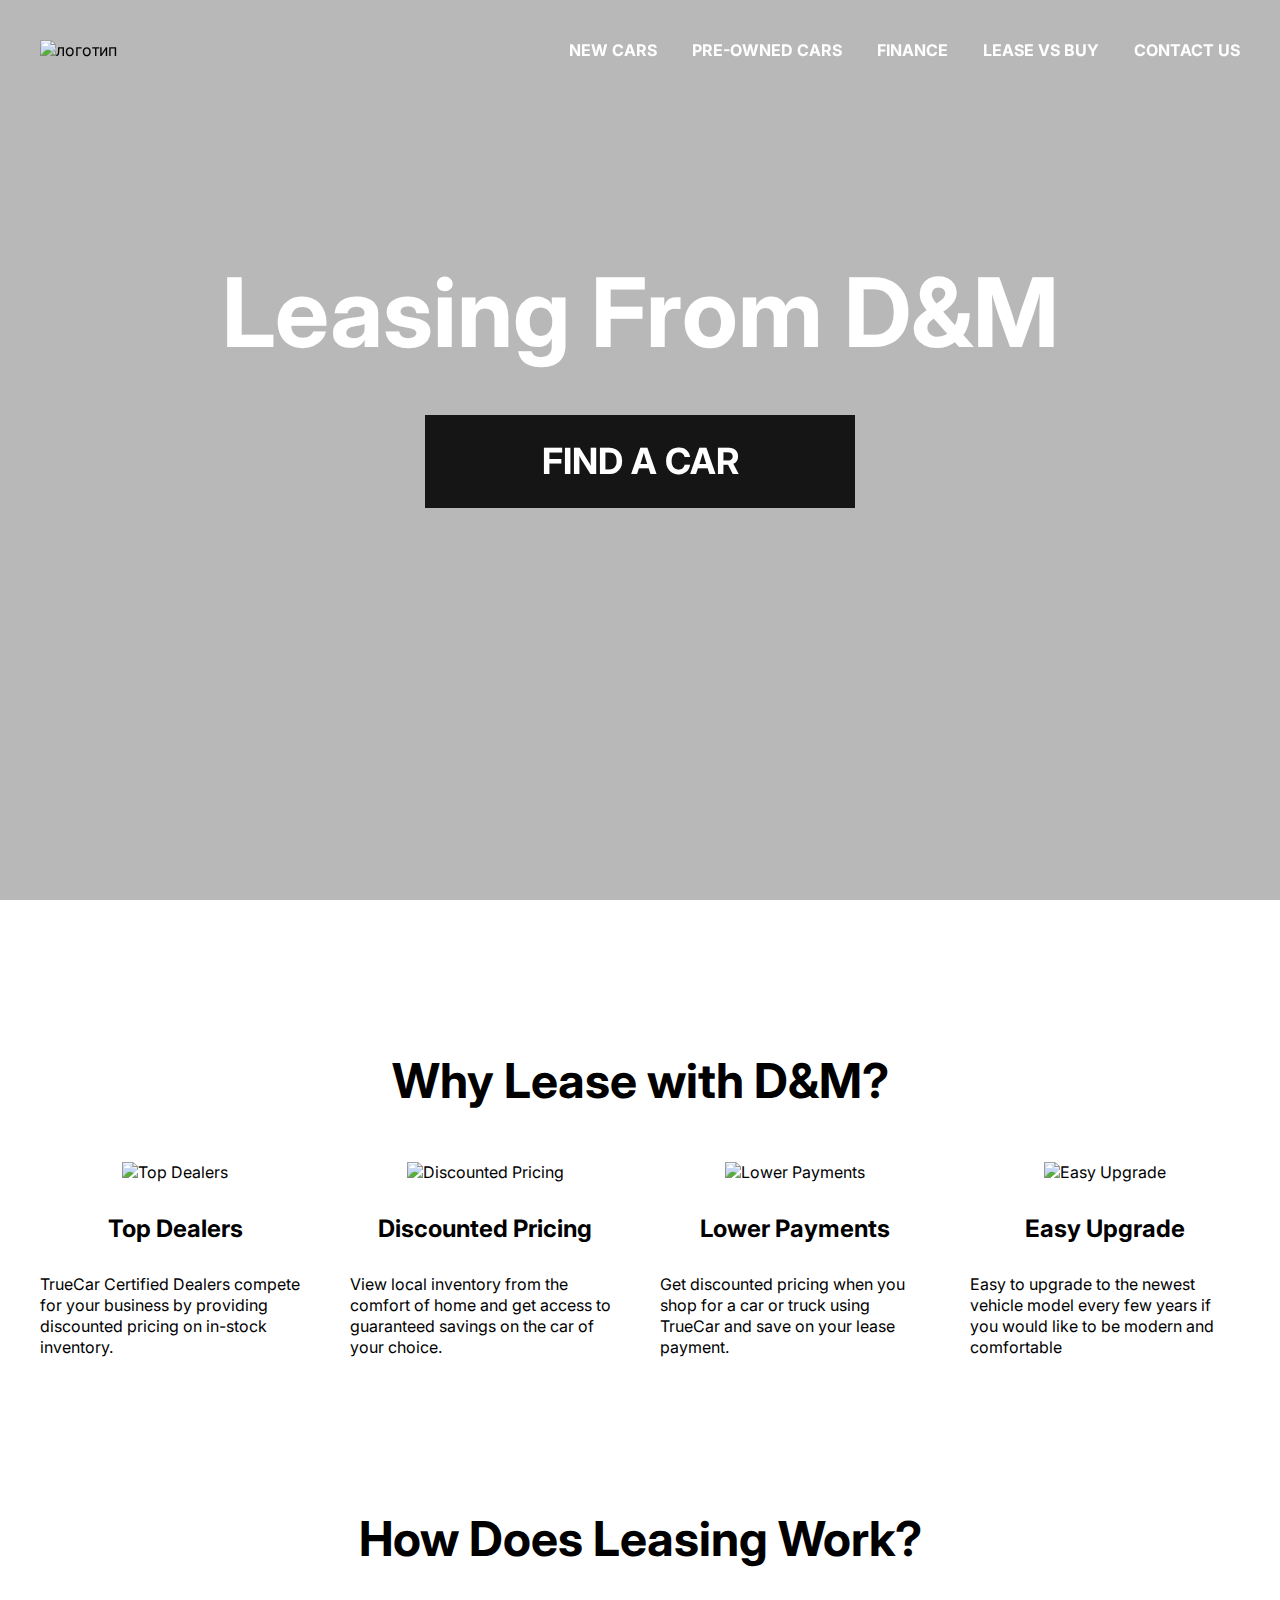
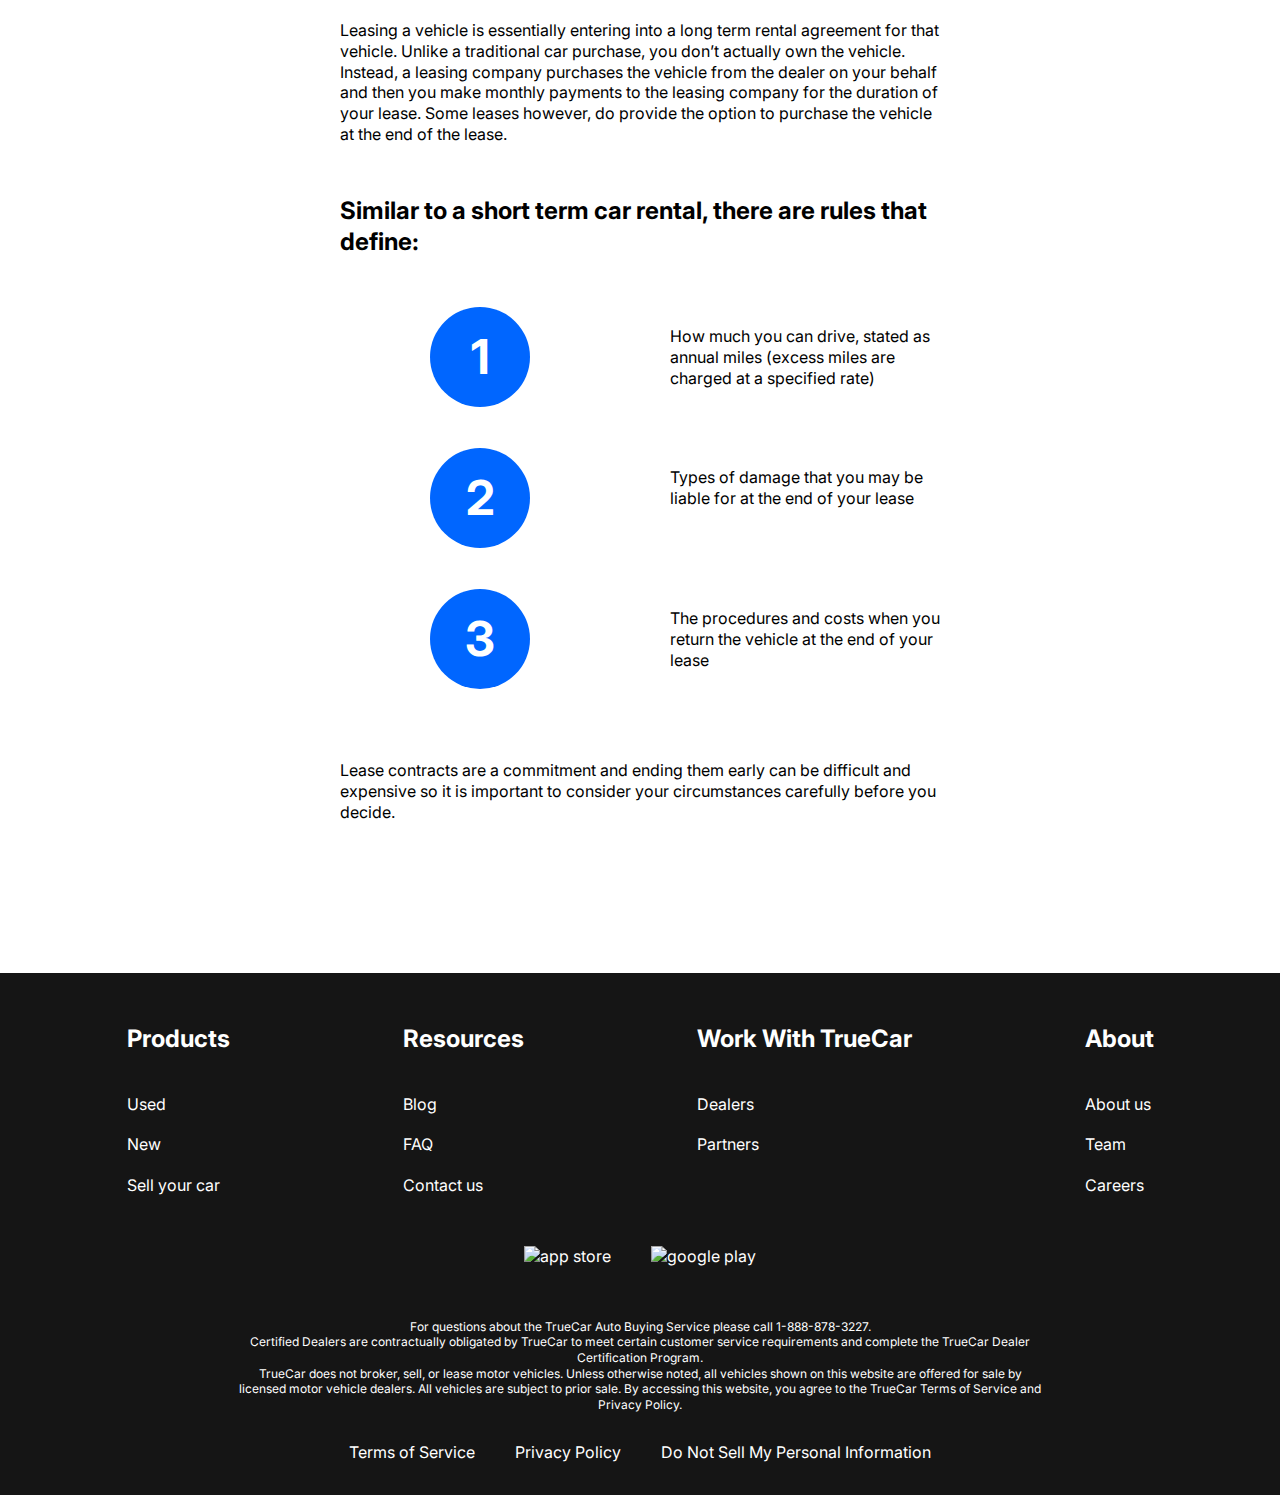
==== index.html @ 40d57261 "how-does" ====
<!DOCTYPE html>
<html lang="en">
  <head>
    <meta charset="UTF-8" />
    <meta name="viewport" content="width=device-width, initial-scale=1.0" />
    <meta http-equiv="X-UA-Compatible" content="ie=edge" />
    <title>Document</title>
    <link rel="preconnect" href="https://fonts.googleapis.com" />
    <link rel="preconnect" href="https://fonts.gstatic.com" crossorigin />
    <link
      href="https://fonts.googleapis.com/css2?family=Inter:wght@400;700&display=swap"
      rel="stylesheet"
    />
    <link
      rel="stylesheet"
      href="https://cdn.jsdelivr.net/npm/swiper@9/swiper-bundle.min.css"
    />
    <link rel="stylesheet" href="css/style.css" />
  </head>
  <body>
    <div class="wrapper">
      <header class="header header-main">
        <div class="container">
          <div class="header__inner">
            <a href="#" class="logo">
              <img
                src="./img/header/logo.svg"
                alt="логотип"
                class="logo__img"
              />
              <nav class="menu">
                <ul class="menu__list">
                  <li class="menu__list-item">
                    <a href="#" class="menu__list-link">NEW CARS</a>
                  </li>
                  <li class="menu__list-item">
                    <a href="#" class="menu__list-link">PRE-OWNED CARS</a>
                  </li>
                  <li class="menu__list-item">
                    <a href="#" class="menu__list-link">FINANCE</a>
                  </li>
                  <li class="menu__list-item">
                    <a href="#" class="menu__list-link">LEASE VS BUY</a>
                  </li>
                  <li class="menu__list-item">
                    <a href="#" class="menu__list-link">CONTACT US</a>
                  </li>
                </ul>
              </nav>
            </a>
          </div>
        </div>
      </header>
      <main class="main">
        <section class="top">
          <div class="container">
            <h1 class="title">Leasing From D&M</h1>
            <a href="#" class="top__link">FIND A CAR</a>
          </div>
        </section>
        <div class="slider">
          <!-- Slider main container -->
          <div class="swiper">
            <!-- Additional required wrapper -->
            <div class="swiper-wrapper">
              <!-- Slides -->
              <div
                class="swiper-slide"
                style="background-image: url(./img/top/01.jpg)"
              ></div>
              <div
                class="swiper-slide"
                style="background-image: url(./img/top/02.jpg)"
              ></div>
              <div
                class="swiper-slide"
                style="background-image: url(./img/top/01.jpg)"
              ></div>
              <div
                class="swiper-slide"
                style="background-image: url(./img/top/02.jpg)"
              ></div>
            </div>
            <!-- If we need pagination -->
            <div class="swiper-pagination"></div>
          </div>
        </div>
        <section class="why-lease">
          <div class="container">
            <h2 class="why-lease__title section-title">Why Lease with D&M?</h2>
            <ul class="why-lease__list">
              <li class="why-lease__item">
                <img
                  class="why-lease__item-img"
                  src="./img/why-lease/01.svg"
                  alt="Top Dealers"
                />
                <h3 class="why-lease__item-title">Top Dealers</h3>
                <p class="why-lease__item-text">
                  TrueCar Certified Dealers compete for your business by
                  providing discounted pricing on in-stock inventory.
                </p>
              </li>
              <li class="why-lease__item">
                <img
                  class="why-lease__item-img"
                  src="./img/why-lease/02.svg"
                  alt="Discounted Pricing"
                />
                <h3 class="why-lease__item-title">Discounted Pricing</h3>
                <p class="why-lease__item-text">
                  View local inventory from the comfort of home and get access
                  to guaranteed savings on the car of your choice.
                </p>
              </li>
              <li class="why-lease__item">
                <img
                  class="why-lease__item-img"
                  src="./img/why-lease/03.svg"
                  alt="Lower Payments"
                />
                <h3 class="why-lease__item-title">Lower Payments</h3>
                <p class="why-lease__item-text">
                  Get discounted pricing when you shop for a car or truck using
                  TrueCar and save on your lease payment.
                </p>
              </li>
              <li class="why-lease__item">
                <img
                  class="why-lease__item-img"
                  src="./img/why-lease/04.svg"
                  alt="Easy Upgrade"
                />
                <h3 class="why-lease__item-title">Easy Upgrade</h3>
                <p class="why-lease__item-text">
                  Easy to upgrade to the newest vehicle model every few years if
                  you would like to be modern and comfortable
                </p>
              </li>
            </ul>
          </div>
        </section>
        <section class="how-does">
          <div class="container">
            <div class="how-does__inner">
              <h2 class="section-title">How Does Leasing Work?</h2>
              <p class="how-does__text">
                Leasing a vehicle is essentially entering into a long term
                rental agreement for that vehicle. Unlike a traditional car
                purchase, you don’t actually own the vehicle. Instead, a leasing
                company purchases the vehicle from the dealer on your behalf and
                then you make monthly payments to the leasing company for the
                duration of your lease. Some leases however, do provide the
                option to purchase the vehicle at the end of the lease.
              </p>
              <h4 class="how-does__title">
                Similar to a short term car rental, there are rules that define:
              </h4>
              <ol class="how-does__list">
                <li class="how-does__item">
                  How much you can drive, stated as annual miles (excess miles
                  are charged at a specified rate)
                </li>
                <li class="how-does__item">
                  Types of damage that you may be liable for at the end of your
                  lease
                </li>
                <li class="how-does__item">
                  The procedures and costs when you return the vehicle at the
                  end of your lease
                </li>
              </ol>
              <p class="how-does__text">
                Lease contracts are a commitment and ending them early can be
                difficult and expensive so it is important to consider your
                circumstances carefully before you decide.
              </p>
            </div>
          </div>
        </section>
      </main>
      <footer class="footer">
        <div class="container">
          <nav class="footer__menu">
            <ul class="footer__menu-list">
              <li class="footer__menu-item">
                <p class="footer__menu-title">Products</p>
              </li>
              <li class="footer__menu-item">
                <a href="#" class="footer__menu-link">Used</a>
              </li>
              <li class="footer__menu-item">
                <a href="#" class="footer__menu-link">New</a>
              </li>
              <li class="footer__menu-item">
                <a href="#" class="footer__menu-link">Sell your car</a>
              </li>
            </ul>
            <ul class="footer__menu-list">
              <li class="footer__menu-item">
                <p class="footer__menu-title">Resources</p>
              </li>
              <li class="footer__menu-item">
                <a href="#" class="footer__menu-link">Blog</a>
              </li>
              <li class="footer__menu-item">
                <a href="#" class="footer__menu-link">FAQ</a>
              </li>
              <li class="footer__menu-item">
                <a href="#" class="footer__menu-link">Contact us</a>
              </li>
            </ul>
            <ul class="footer__menu-list">
              <li class="footer__menu-item">
                <p class="footer__menu-title">Work With TrueCar</p>
              </li>
              <li class="footer__menu-item">
                <a href="#" class="footer__menu-link">Dealers</a>
              </li>
              <li class="footer__menu-item">
                <a href="#" class="footer__menu-link">Partners</a>
              </li>
            </ul>
            <ul class="footer__menu-list">
              <li class="footer__menu-item">
                <p class="footer__menu-title">About</p>
              </li>
              <li class="footer__menu-item">
                <a href="#" class="footer__menu-link">About us</a>
              </li>
              <li class="footer__menu-item">
                <a href="#" class="footer__menu-link">Team</a>
              </li>
              <li class="footer__menu-item">
                <a href="#" class="footer__menu-link">Careers</a>
              </li>
            </ul>
          </nav>
          <ul class="app">
            <li class="app__item">
              <a href="#" class="app__item-link">
                <img
                  class="app__item-img"
                  src="./img/footer/appstore.svg"
                  alt="app store"
                />
              </a>
            </li>
            <li class="app__item">
              <a href="#" class="app__item-link">
                <img
                  class="app__item-img"
                  src="./img/footer/googleplay.svg"
                  alt="google play"
                />
              </a>
            </li>
          </ul>
          <div class="footer__copy">
            <p class="footer__copy-text">
              For questions about the TrueCar Auto Buying Service please call
              1-888-878-3227.
            </p>
            <p class="footer__copy-text">
              Certified Dealers are contractually obligated by TrueCar to meet
              certain customer service requirements and complete the TrueCar
              Dealer Certification Program.
            </p>
            <p class="footer__copy-text">
              TrueCar does not broker, sell, or lease motor vehicles. Unless
              otherwise noted, all vehicles shown on this website are offered
              for sale by licensed motor vehicle dealers. All vehicles are
              subject to prior sale. By accessing this website, you agree to the
              TrueCar Terms of Service and Privacy Policy.
            </p>
          </div>
          <nav class="copy__nav">
            <ul class="copy__nav-list">
              <li class="copy__nav-item">
                <a href="#" class="copy__nav-link">Terms of Service</a>
              </li>
              <li class="copy__nav-item">
                <a href="#" class="copy__nav-link">Privacy Policy</a>
              </li>
              <li class="copy__nav-item">
                <a href="#" class="copy__nav-link">
                  Do Not Sell My Personal Information
                </a>
              </li>
            </ul>
          </nav>
        </div>
      </footer>
    </div>
    <script src="https://cdn.jsdelivr.net/npm/swiper@9/swiper-bundle.min.js"></script>
    <script src="js/script.js"></script>
  </body>
</html>
---- css/style.css ----
html {
  -webkit-box-sizing: border-box;
          box-sizing: border-box;
}

* {
  padding: 0;
  margin: 0;
  border: 0;
}

*,
*::before,
*::after {
  -webkit-box-sizing: inherit;
  box-sizing: inherit;
  padding: 0;
  margin: 0;
}

:focus,
:active {
  outline: none;
}

a:focus,
a:active {
  outline: none;
}

nav,
footer,
header,
aside {
  display: block;
}

html,
body {
  height: 100%;
  width: 100%;
  font-size: 100%;
  line-height: 1;
  font-size: 14px;
  -ms-text-size-adjust: 100%;
  -moz-text-size-adjust: 100%;
  -webkit-text-size-adjust: 100%;
}

input,
button,
textarea {
  font-family: inherit;
}

input::-ms-clear {
  display: none;
}

button {
  cursor: pointer;
}

button::-moz-focus-inner {
  padding: 0;
  border: 0;
}

a {
  color: inherit;
}

a,
a:visited {
  text-decoration: none;
}

a:hover {
  text-decoration: none;
}

ul li {
  list-style: none;
}

img {
  vertical-align: top;
  max-width: 100%;
}

h1,
h2,
h3,
h4,
h5,
h6 {
  font-size: inherit;
  font-weight: 400;
}

img {
  max-width: 100%;
}

.wrapper {
  min-height: 100%;
  display: -webkit-box;
  display: -ms-flexbox;
  display: flex;
  -webkit-box-orient: vertical;
  -webkit-box-direction: normal;
      -ms-flex-direction: column;
          flex-direction: column;
}

.container {
  max-width: 1220px;
  margin: 0 auto;
  padding: 0 10px;
}

.section-title {
  margin-bottom: 50px;
  font-size: 48px;
  font-weight: 700;
  text-align: center;
}

body {
  font-family: "Inter", sans-serif;
  font-size: 16px;
  font-weight: 400;
  line-height: 1.3;
}

.header {
  background-color: #151515;
}
.header__inner {
  padding-top: 40px;
  display: -webkit-box;
  display: -ms-flexbox;
  display: flex;
  -webkit-box-pack: justify;
      -ms-flex-pack: justify;
          justify-content: space-between;
  -webkit-box-align: end;
      -ms-flex-align: end;
          align-items: flex-end;
  padding-bottom: 45px;
}

.header-main {
  background-color: transparent;
  position: absolute;
  z-index: 5;
  left: 0;
  right: 0;
}

.menu__list {
  display: -webkit-box;
  display: -ms-flexbox;
  display: flex;
  gap: 35px;
}
.menu__list-link {
  color: #ffffff;
  text-transform: uppercase;
  font-weight: 700;
}

.footer {
  background-color: #151515;
  padding: 50px 0 32px;
  color: #ffffff;
}
.footer__menu {
  display: -webkit-box;
  display: -ms-flexbox;
  display: flex;
  -ms-flex-pack: distribute;
      justify-content: space-around;
  margin-bottom: 50px;
}
.footer__menu-list {
  max-width: 250px;
}
.footer__menu-item + .footer__menu-item {
  padding-top: 20px;
}
.footer__menu-title {
  font-weight: 700;
  font-size: 24px;
  padding-bottom: 20px;
}
.footer__copy {
  max-width: 806px;
  margin: 0 auto 30px;
  text-align: center;
}
.footer__copy-text {
  font-size: 12px;
}

.app {
  display: -webkit-box;
  display: -ms-flexbox;
  display: flex;
  -webkit-box-pack: center;
      -ms-flex-pack: center;
          justify-content: center;
  gap: 40px;
  margin-bottom: 52px;
}
.copy__nav-list {
  display: -webkit-box;
  display: -ms-flexbox;
  display: flex;
  -webkit-box-pack: center;
      -ms-flex-pack: center;
          justify-content: center;
  gap: 40px;
}
.main {
  -webkit-box-flex: 1;
      -ms-flex-positive: 1;
          flex-grow: 1;
}

.top {
  color: #ffffff;
  text-align: center;
  padding-top: 250px;
  padding-bottom: 50px;
  position: absolute;
  z-index: 5;
  left: 0;
  right: 0;
}
.top__link {
  background-color: #151515;
  padding: 23px;
  max-width: 430px;
  width: 100%;
  display: inline-block;
  text-transform: uppercase;
  font-weight: 700;
  font-size: 36px;
}

.title {
  padding-bottom: 40px;
  font-weight: 700;
  font-size: 96px;
}

.swiper::after {
  content: "";
  background: rgba(21, 21, 21, 0.3);
  position: absolute;
  z-index: 5;
  top: 0;
  left: 0;
  right: 0;
  bottom: 0;
}

.swiper-slide {
  background-repeat: no-repeat;
  background-size: cover;
  background-position: center;
  height: 100vh;
}

.swiper-pagination-bullet {
  width: 120px;
  height: 3px;
  background-color: #151515;
  border-radius: 0;
  opacity: 1;
}

.swiper-pagination-horizontal.swiper-pagination-bullets .swiper-pagination-bullet {
  margin: 0 15px;
}

.swiper-pagination-bullets.swiper-pagination-horizontal {
  bottom: 50px;
}

.swiper-pagination-bullet-active {
  width: 120px;
  height: 6px;
  background-color: #fff;
}

.why-lease {
  padding: 150px 0;
}
.why-lease__list {
  display: -ms-grid;
  display: grid;
  -ms-grid-columns: 1fr 40px 1fr 40px 1fr 40px 1fr;
  grid-template-columns: repeat(4, 1fr);
  gap: 40px;
  text-align: center;
}
.why-lease__item-img {
  margin-bottom: 30px;
}
.why-lease__item-title {
  margin-bottom: 30px;
  font-size: 24px;
  font-weight: 700;
}
.why-lease__item-text {
  text-align: left;
}

.how-does {
  padding-bottom: 150px;
}
.how-does__inner {
  max-width: 600px;
  margin: 0 auto;
}
.how-does__title {
  font-size: 24px;
  font-weight: 700;
  padding-top: 50px;
}
.how-does__list {
  padding: 50px 0 70px;
  counter-reset: myCounter;
}
.how-does__item {
  list-style-type: none;
  position: relative;
  width: 270px;
  min-height: 63px;
  margin-left: auto;
  -webkit-box-sizing: content-box;
          box-sizing: content-box;
  padding: 19px 0 19px 240px;
}
.how-does__item::before {
  counter-increment: myCounter;
  content: counter(myCounter);
  display: -webkit-box;
  display: -ms-flexbox;
  display: flex;
  -webkit-box-pack: center;
      -ms-flex-pack: center;
          justify-content: center;
  -webkit-box-align: center;
      -ms-flex-align: center;
          align-items: center;
  background-color: #0066ff;
  font-size: 48px;
  font-weight: 700;
  width: 100px;
  height: 100px;
  border-radius: 50%;
  color: #fff;
  position: absolute;
  left: 0;
  top: 0;
}
.how-does__item + .how-does__item {
  margin-top: 40px;
}
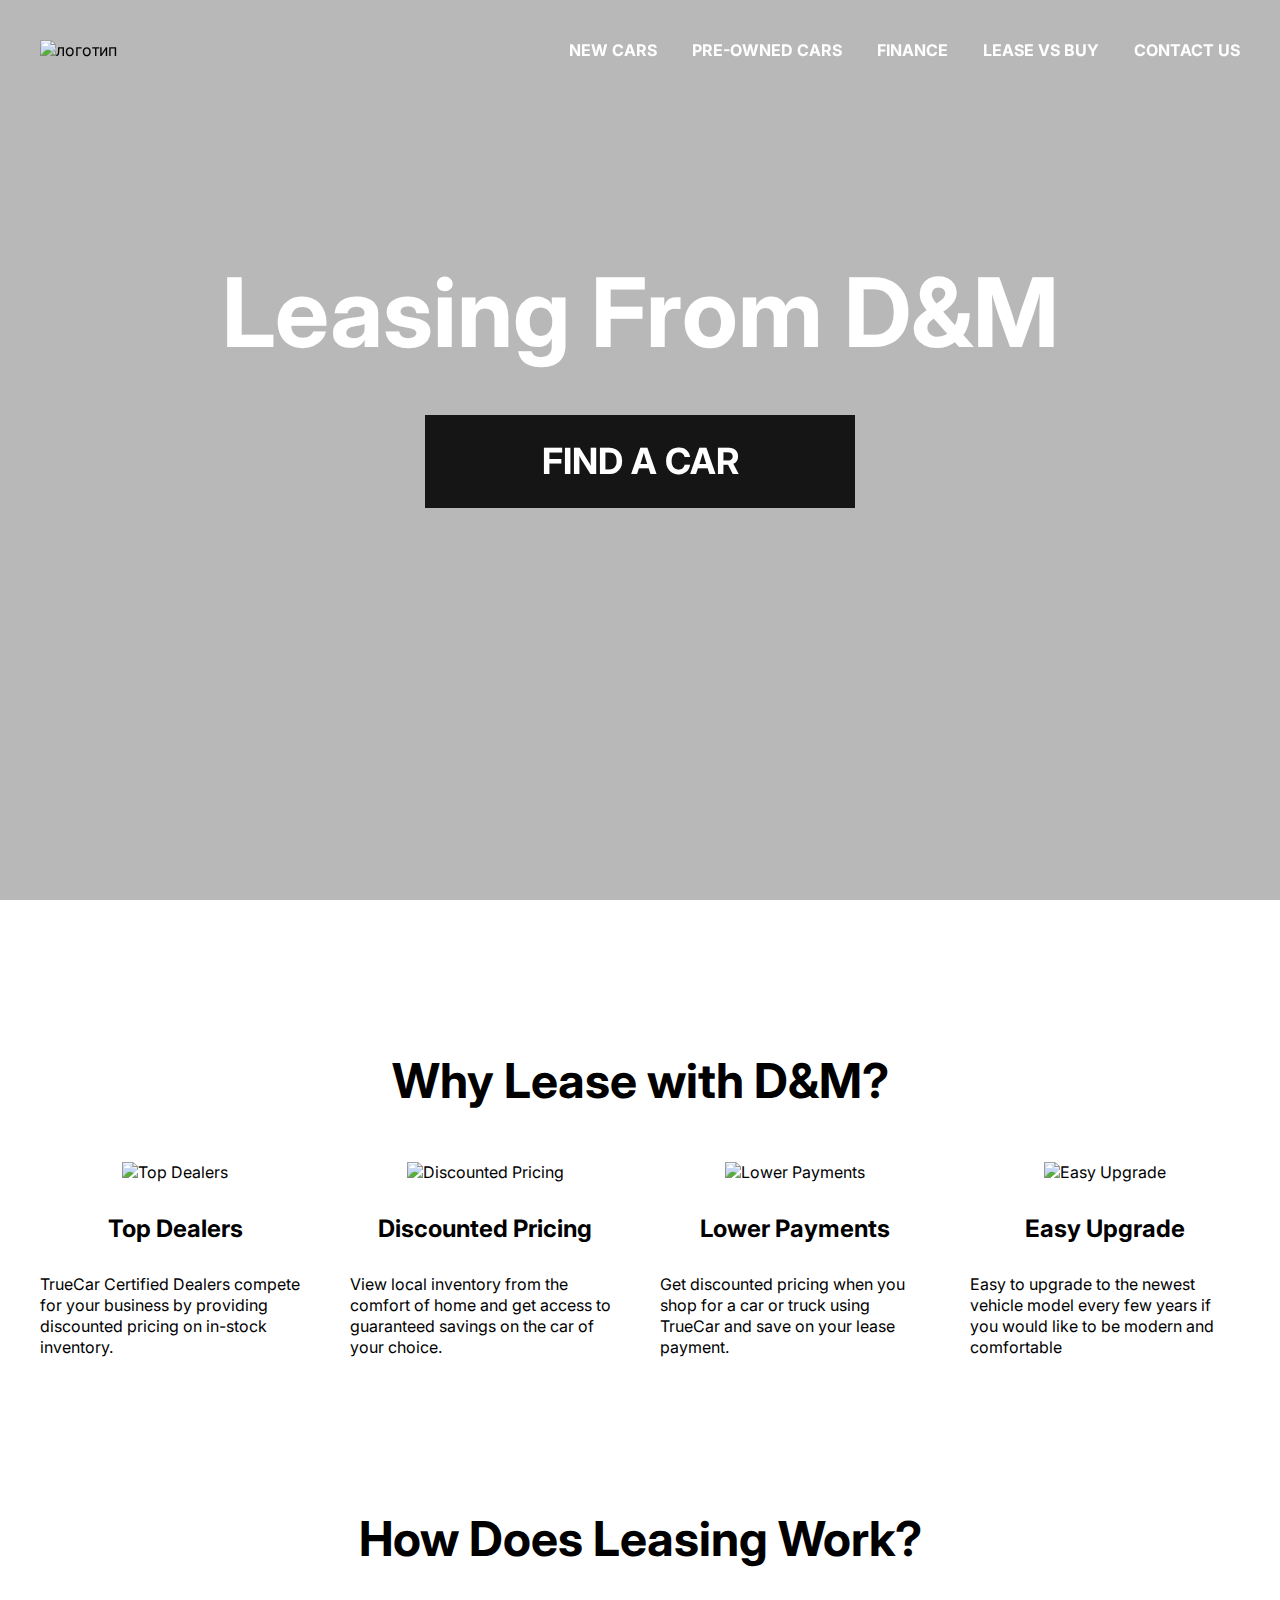
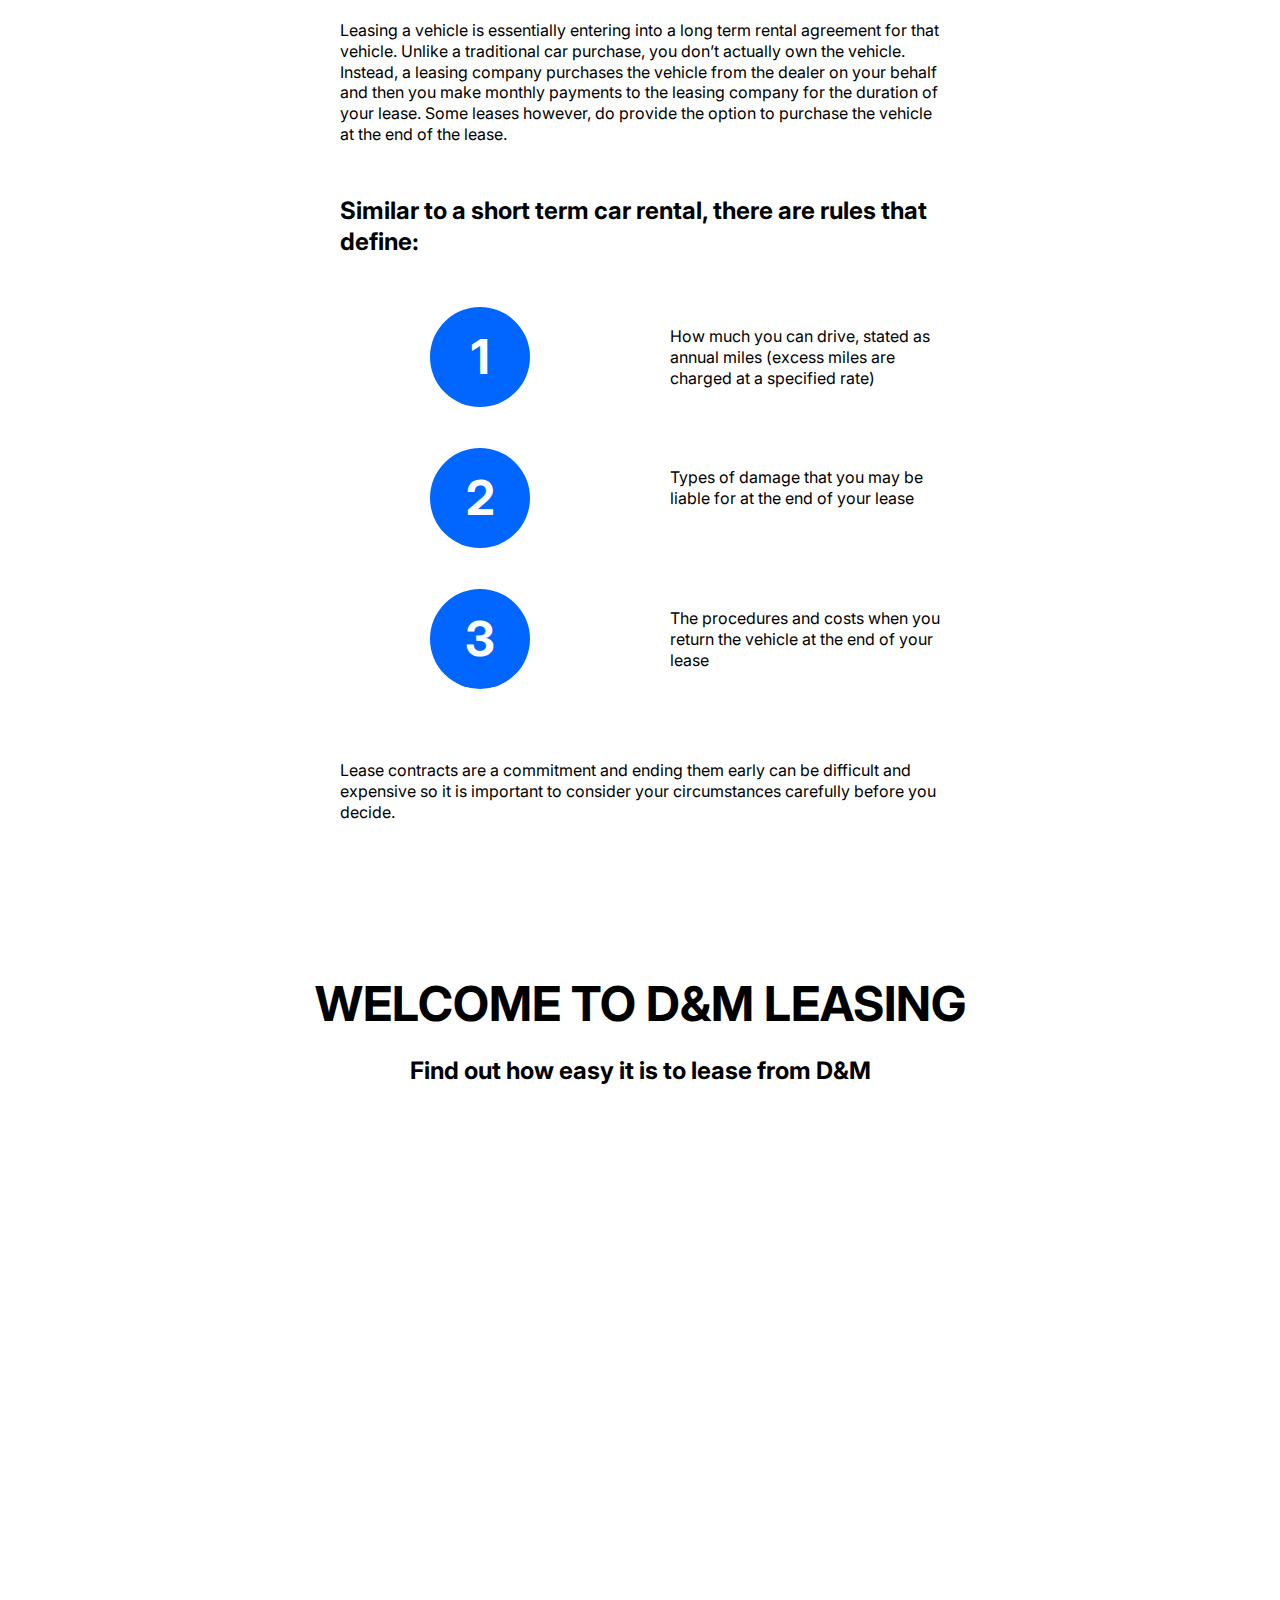
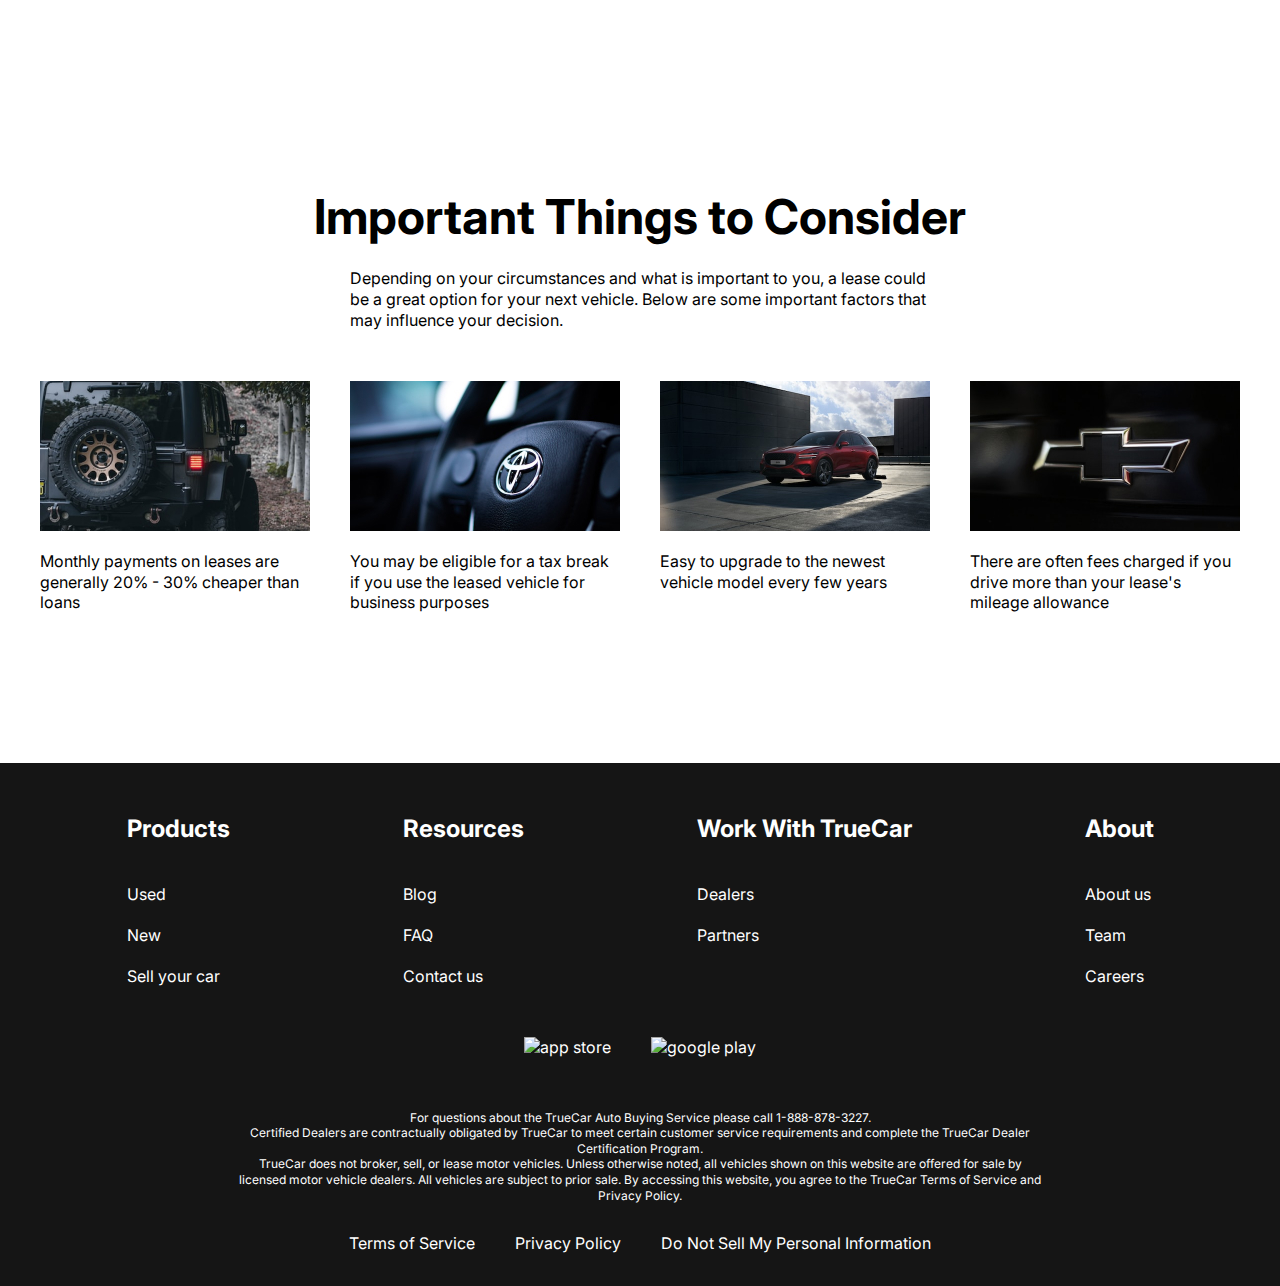
==== commit 8f5eb13f: "important" ====
--- a/index.html
+++ b/index.html
@@ -178,6 +178,79 @@
             </div>
           </div>
         </section>
+        <section class="video">
+          <div class="container">
+            <h2 class="section-title video__title">WELCOME TO D&M LEASING</h2>
+            <p class="video__text">Find out how easy it is to lease from D&M</p>
+            <iframe
+              class="video__content"
+              width="1000"
+              height="500"
+              src="https://www.youtube.com/embed/1RBpS2SXwi4?controls=0"
+              title="YouTube video player"
+              frameborder="0"
+              allow="accelerometer; autoplay; clipboard-write; encrypted-media; gyroscope; picture-in-picture; web-share"
+              allowfullscreen
+            ></iframe>
+          </div>
+        </section>
+        <section class="important">
+          <div class="container">
+            <h2 class="section-title important__title">
+              Important Things to Consider
+            </h2>
+            <p class="important__text">
+              Depending on your circumstances and what is important to you, a
+              lease could be a great option for your next vehicle. Below are
+              some important factors that may influence your decision.
+            </p>
+            <ul class="important__list">
+              <li class="important__item">
+                <img
+                  src="./img/important/01.jpg"
+                  alt="Автомобиль. Вид сзади."
+                  class="important__item-img"
+                />
+                <p class="important__item-text">
+                  Monthly payments on leases are generally 20% - 30% cheaper
+                  than loans
+                </p>
+              </li>
+              <li class="important__item">
+                <img
+                  src="./img/important/02.jpg"
+                  alt="Руль."
+                  class="important__item-img"
+                />
+                <p class="important__item-text">
+                  You may be eligible for a tax break if you use the leased
+                  vehicle for business purposes
+                </p>
+              </li>
+              <li class="important__item">
+                <img
+                  src="./img/important/03.jpg"
+                  alt="Автомобиль красный."
+                  class="important__item-img"
+                />
+                <p class="important__item-text">
+                  Easy to upgrade to the newest vehicle model every few years
+                </p>
+              </li>
+              <li class="important__item">
+                <img
+                  src="./img/important/04.jpg"
+                  alt="Знак шеврале."
+                  class="important__item-img"
+                />
+                <p class="important__item-text">
+                  There are often fees charged if you drive more than your
+                  lease's mileage allowance
+                </p>
+              </li>
+            </ul>
+          </div>
+        </section>
       </main>
       <footer class="footer">
         <div class="container">
--- a/css/style.css
+++ b/css/style.css
@@ -369,4 +369,42 @@
 }
 .how-does__item + .how-does__item {
   margin-top: 40px;
+}
+
+.video {
+  padding-bottom: 150px;
+}
+.video__title {
+  margin-bottom: 20px;
+}
+.video__text {
+  font-size: 24px;
+  font-weight: 700;
+  margin-bottom: 50px;
+  text-align: center;
+}
+.video__content {
+  margin: 0 auto;
+  display: block;
+}
+
+.important {
+  padding-bottom: 150px;
+}
+.important__title {
+  margin-bottom: 20px;
+}
+.important__text {
+  max-width: 580px;
+  margin: 0 auto 50px;
+}
+.important__list {
+  display: -ms-grid;
+  display: grid;
+  -ms-grid-columns: 1fr 40px 1fr 40px 1fr 40px 1fr;
+  grid-template-columns: repeat(4, 1fr);
+  gap: 40px;
+}
+.important__item-img {
+  margin-bottom: 20px;
 }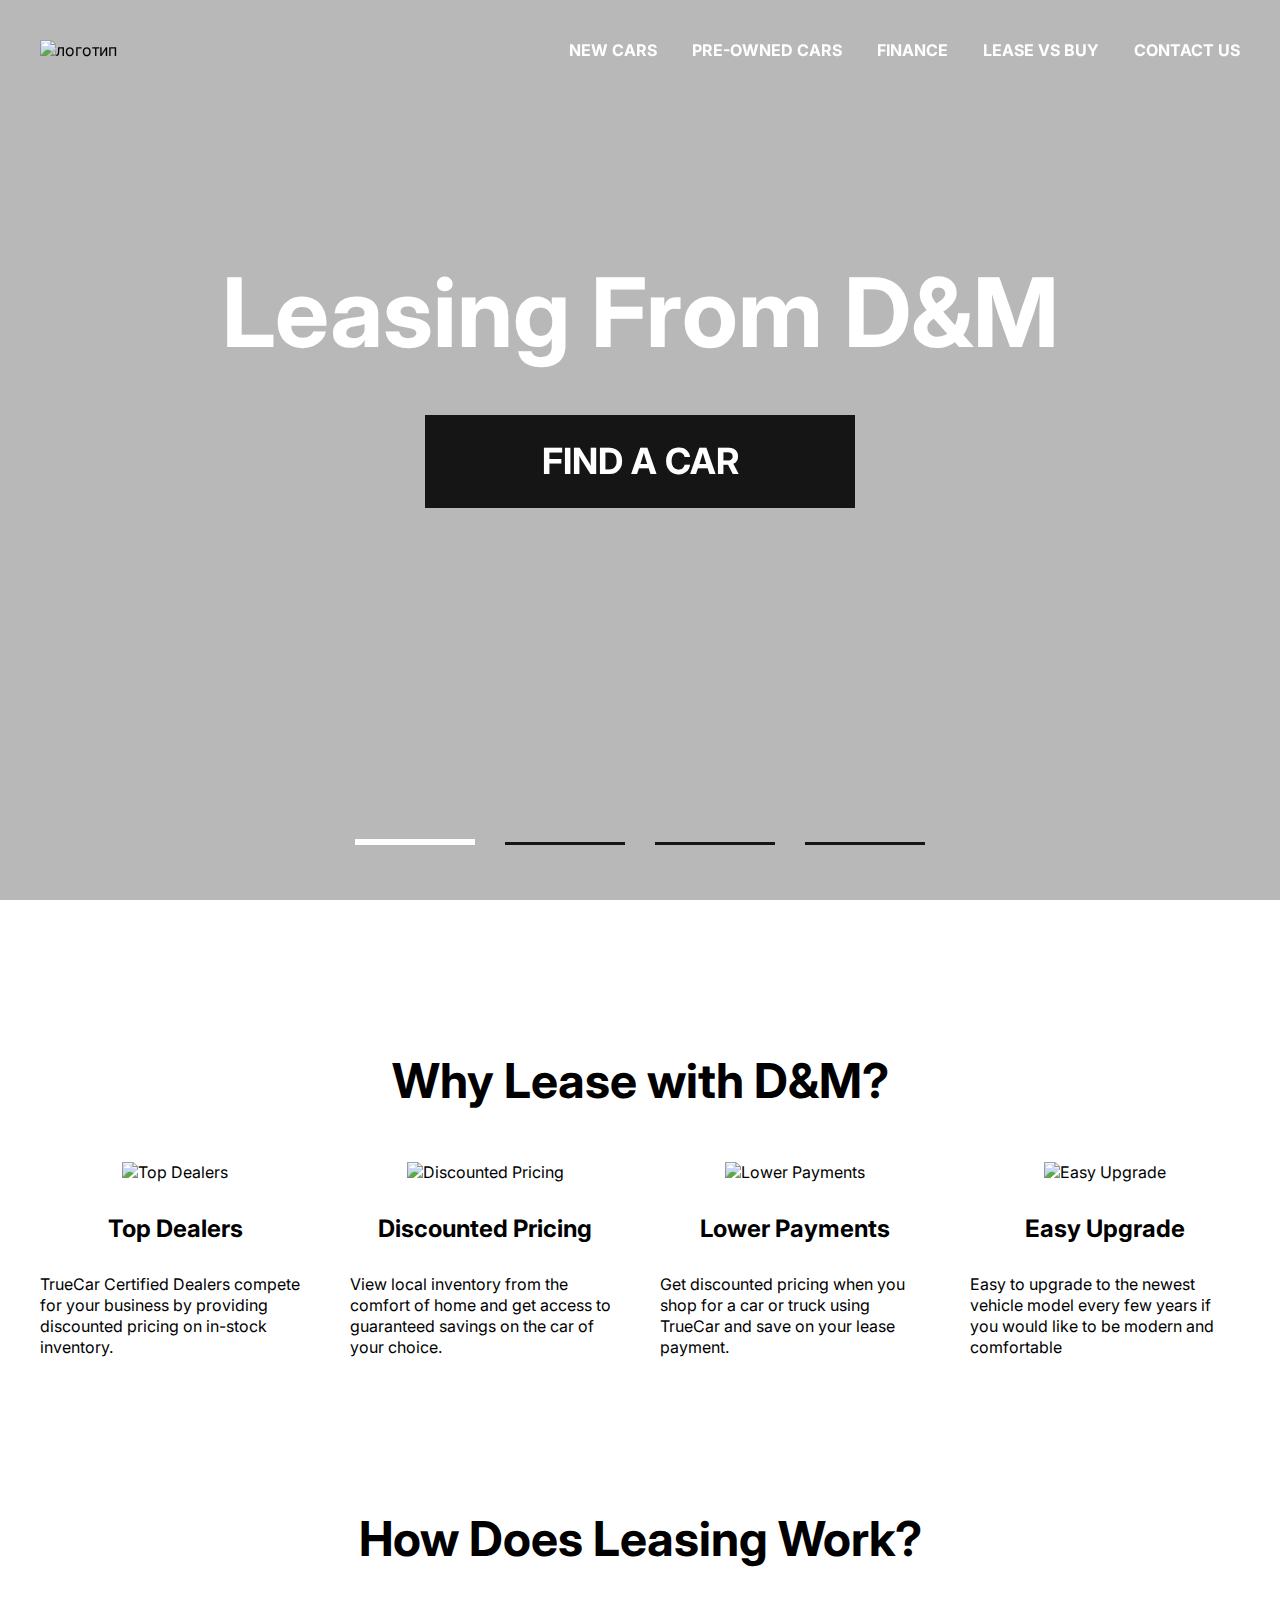
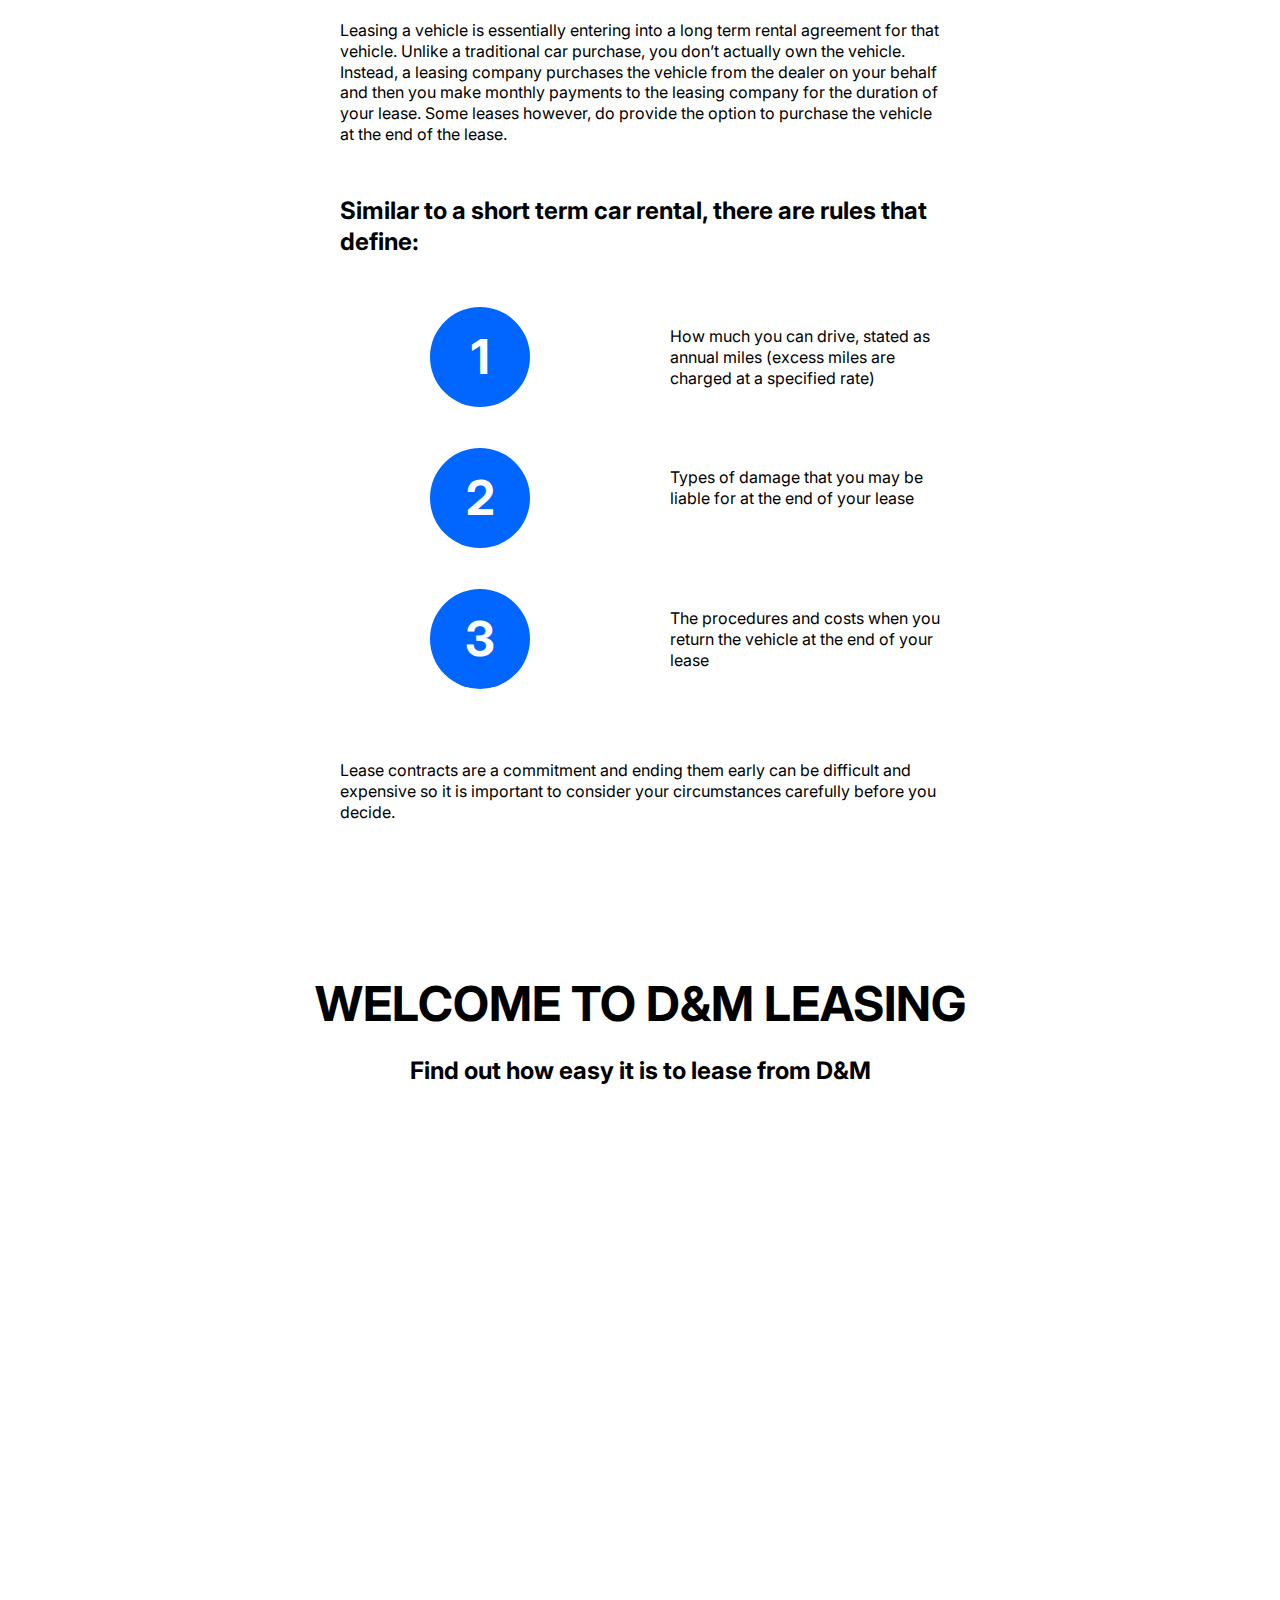
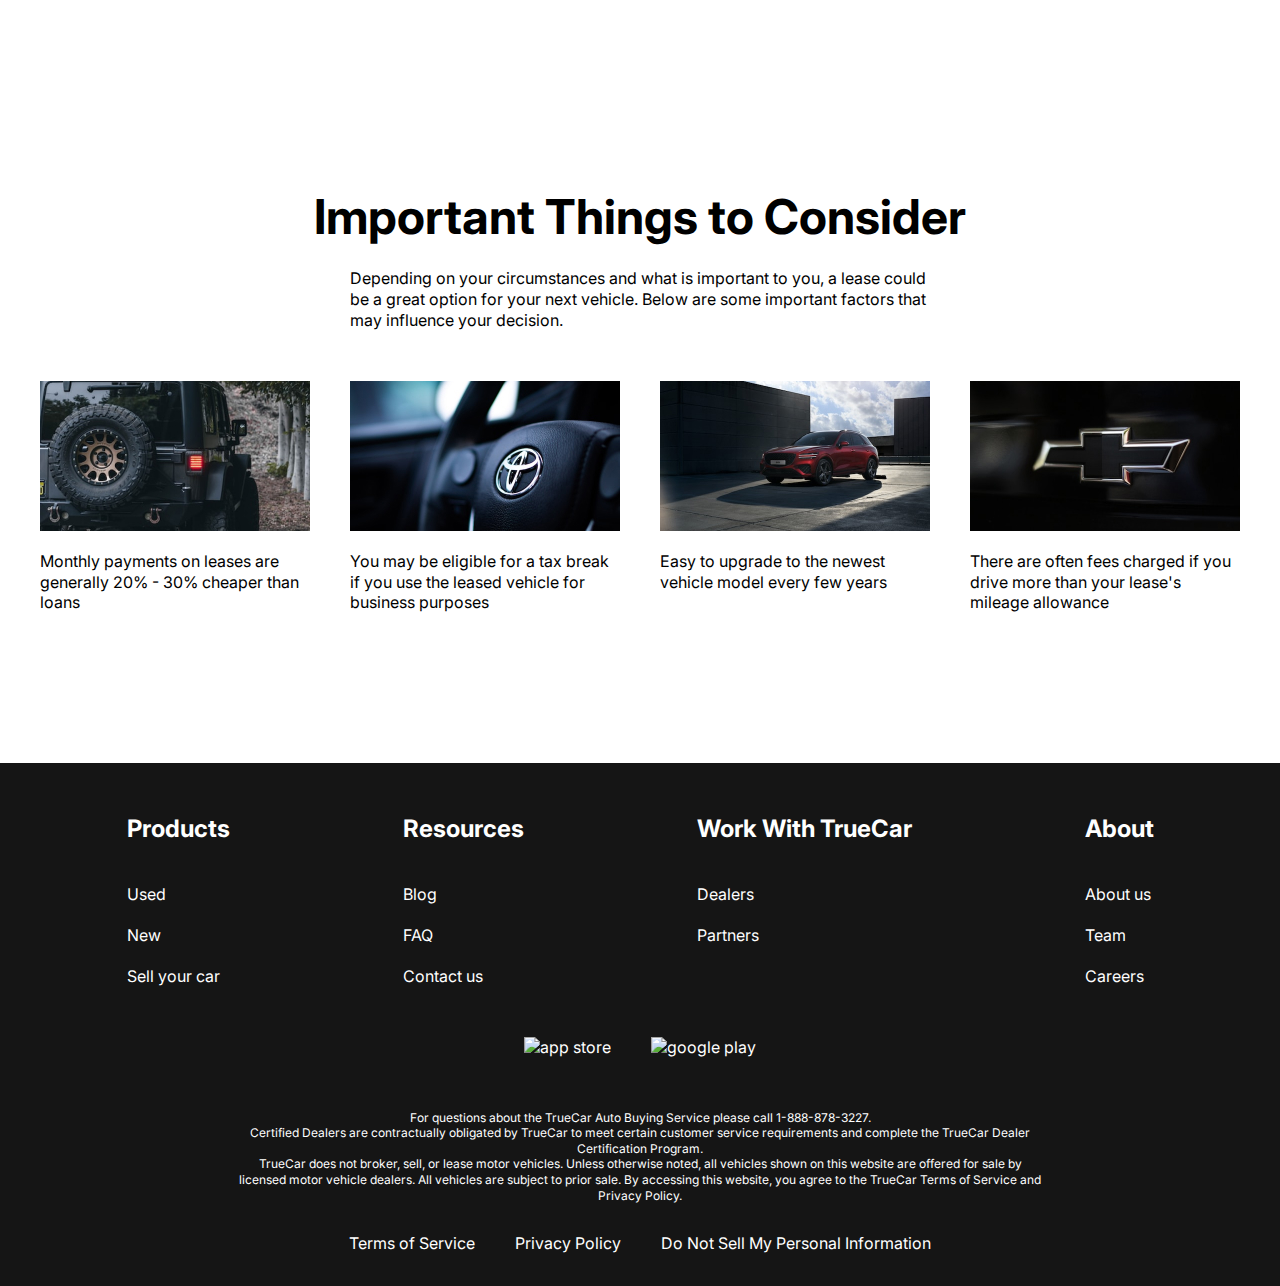
==== commit 562dd25a: "choose" ====
--- a/index.html
+++ b/index.html
@@ -22,7 +22,7 @@
       <header class="header header-main">
         <div class="container">
           <div class="header__inner">
-            <a href="#" class="logo">
+            <a href="./index.html" class="logo">
               <img
                 src="./img/header/logo.svg"
                 alt="логотип"
@@ -31,7 +31,9 @@
               <nav class="menu">
                 <ul class="menu__list">
                   <li class="menu__list-item">
-                    <a href="#" class="menu__list-link">NEW CARS</a>
+                    <a href="./new-cars.html" class="menu__list-link">
+                      NEW CARS
+                    </a>
                   </li>
                   <li class="menu__list-item">
                     <a href="#" class="menu__list-link">PRE-OWNED CARS</a>
@@ -43,7 +45,9 @@
                     <a href="#" class="menu__list-link">LEASE VS BUY</a>
                   </li>
                   <li class="menu__list-item">
-                    <a href="#" class="menu__list-link">CONTACT US</a>
+                    <a href="./contacts.html" class="menu__list-link"
+                      >CONTACT US</a
+                    >
                   </li>
                 </ul>
               </nav>
@@ -55,7 +59,7 @@
         <section class="top">
           <div class="container">
             <h1 class="title">Leasing From D&M</h1>
-            <a href="#" class="top__link">FIND A CAR</a>
+            <a href="./new-cars.html" class="top__link">FIND A CAR</a>
           </div>
         </section>
         <div class="slider">
--- a/css/style.css
+++ b/css/style.css
@@ -153,7 +153,7 @@
 .header-main {
   background-color: transparent;
   position: absolute;
-  z-index: 5;
+  z-index: 10;
   left: 0;
   right: 0;
 }
@@ -168,6 +168,9 @@
   color: #ffffff;
   text-transform: uppercase;
   font-weight: 700;
+}
+.menu__list-link_active {
+  color: #0066ff;
 }
 
 .footer {
@@ -407,4 +410,261 @@
 }
 .important__item-img {
   margin-bottom: 20px;
+}
+.contacts {
+  padding: 100px 0 150px;
+}
+.contacts__title {
+  margin-bottom: 20px;
+}
+.contacts__text {
+  font-size: 24px;
+  text-align: center;
+  font-weight: 700;
+  margin-bottom: 50px;
+  padding: 0 100px;
+}
+
+.form {
+  max-width: 580px;
+  margin: 0 auto;
+  display: -webkit-box;
+  display: -ms-flexbox;
+  display: flex;
+  -webkit-box-pack: justify;
+      -ms-flex-pack: justify;
+          justify-content: space-between;
+  -ms-flex-wrap: wrap;
+      flex-wrap: wrap;
+}
+.form__input {
+  width: 270px;
+  padding: 18px 20px;
+  display: inline-block;
+  border: 1px solid #0066ff;
+  margin-bottom: 50px;
+  font-family: "Inter", sans-serif;
+  font-weight: 400;
+  font-size: 16px;
+  line-height: 1.3;
+  color: #151515;
+}
+.form__input::-webkit-input-placeholder {
+  font-family: "Inter", sans-serif;
+  font-weight: 400;
+  font-size: 16px;
+  line-height: 1.3;
+  color: #151515;
+  opacity: 0.5;
+}
+.form__input::-moz-placeholder {
+  font-family: "Inter", sans-serif;
+  font-weight: 400;
+  font-size: 16px;
+  line-height: 1.3;
+  color: #151515;
+  opacity: 0.5;
+}
+.form__input:-ms-input-placeholder {
+  font-family: "Inter", sans-serif;
+  font-weight: 400;
+  font-size: 16px;
+  line-height: 1.3;
+  color: #151515;
+  opacity: 0.5;
+}
+.form__input::-ms-input-placeholder {
+  font-family: "Inter", sans-serif;
+  font-weight: 400;
+  font-size: 16px;
+  line-height: 1.3;
+  color: #151515;
+  opacity: 0.5;
+}
+.form__input::placeholder {
+  font-family: "Inter", sans-serif;
+  font-weight: 400;
+  font-size: 16px;
+  line-height: 1.3;
+  color: #151515;
+  opacity: 0.5;
+}
+.form__textarea {
+  width: 100%;
+  border: 1px solid #0066ff;
+  resize: none;
+  padding: 28px 20px;
+  height: 290px;
+  font-family: "Inter", sans-serif;
+  font-weight: 400;
+  font-size: 16px;
+  line-height: 1.3;
+  color: #151515;
+  margin-bottom: 50px;
+}
+.form__textarea::-webkit-input-placeholder {
+  font-family: "Inter", sans-serif;
+  font-weight: 400;
+  font-size: 16px;
+  line-height: 1.3;
+  color: #151515;
+  opacity: 0.5;
+}
+.form__textarea::-moz-placeholder {
+  font-family: "Inter", sans-serif;
+  font-weight: 400;
+  font-size: 16px;
+  line-height: 1.3;
+  color: #151515;
+  opacity: 0.5;
+}
+.form__textarea:-ms-input-placeholder {
+  font-family: "Inter", sans-serif;
+  font-weight: 400;
+  font-size: 16px;
+  line-height: 1.3;
+  color: #151515;
+  opacity: 0.5;
+}
+.form__textarea::-ms-input-placeholder {
+  font-family: "Inter", sans-serif;
+  font-weight: 400;
+  font-size: 16px;
+  line-height: 1.3;
+  color: #151515;
+  opacity: 0.5;
+}
+.form__textarea::placeholder {
+  font-family: "Inter", sans-serif;
+  font-weight: 400;
+  font-size: 16px;
+  line-height: 1.3;
+  color: #151515;
+  opacity: 0.5;
+}
+.form__btn {
+  text-transform: uppercase;
+  color: #fff;
+  background-color: #151515;
+  font-family: "Inter", sans-serif;
+  font-weight: 400;
+  font-size: 16px;
+  padding: 16px 61px;
+  margin: 0 auto;
+}
+
+.blog {
+  padding-bottom: 150px;
+}
+.blog__items {
+  display: -ms-grid;
+  display: grid;
+  -ms-grid-columns: 1fr 40px 1fr;
+  grid-template-columns: repeat(2, 1fr);
+  gap: 40px;
+  margin-bottom: 70px;
+}
+.blog__item {
+  display: -webkit-box;
+  display: -ms-flexbox;
+  display: flex;
+  -webkit-box-pack: justify;
+      -ms-flex-pack: justify;
+          justify-content: space-between;
+  -ms-flex-wrap: wrap;
+      flex-wrap: wrap;
+}
+.blog__item-img {
+  margin-bottom: 30px;
+  width: 100%;
+}
+.blog__item-title {
+  -ms-flex-preferred-size: 446px;
+      flex-basis: 446px;
+  font-size: 24px;
+  font-weight: 700;
+}
+.blog__item-link {
+  color: #fff;
+  background-color: #0066ff;
+  padding: 4px 20px;
+}
+.showmore-link {
+  text-transform: uppercase;
+  background-color: #151515;
+  padding: 13px;
+  color: #fff;
+  width: 225px;
+  margin: 0 auto;
+  text-align: center;
+  display: block;
+}
+
+.choose {
+  padding: 100px 0 150px;
+}
+.tabs__btn {
+  padding: 0 150px;
+  display: -webkit-box;
+  display: -ms-flexbox;
+  display: flex;
+  -webkit-box-pack: center;
+      -ms-flex-pack: center;
+          justify-content: center;
+  gap: 80px;
+  padding-bottom: 100px;
+}
+.tabs__btn-item {
+  font-size: 24px;
+  font-weight: 700;
+  cursor: pointer;
+  border: none;
+  background-color: transparent;
+  padding: 0;
+}
+.tabs__btn-item_active {
+  color: #0066ff;
+}
+.tabs__content-item {
+  display: none;
+  -ms-grid-columns: 1fr 40px 1fr 40px 1fr 40px 1fr;
+  grid-template-columns: repeat(4, 1fr);
+  gap: 100px 40px;
+  margin-bottom: 70px;
+}
+.tabs__content-item_active {
+  display: -ms-grid;
+  display: grid;
+}
+
+.card {
+  text-align: center;
+}
+.card__img {
+  display: block;
+}
+.card__content {
+  padding: 0 5px;
+  border: 1px solid #0066ff;
+  border-top: 0;
+}
+.card__title {
+  padding-top: 20px;
+  font-size: 24px;
+  font-weight: 700;
+  margin-bottom: 20px;
+}
+.card__text {
+  margin-bottom: 20px;
+}
+.card__price {
+  margin-bottom: 20px;
+  font-size: 24px;
+  font-weight: 700;
+}
+.card__link {
+  display: block;
+  color: #0066ff;
+  border: 1px solid #0066ff;
+  border-top: 0;
 }